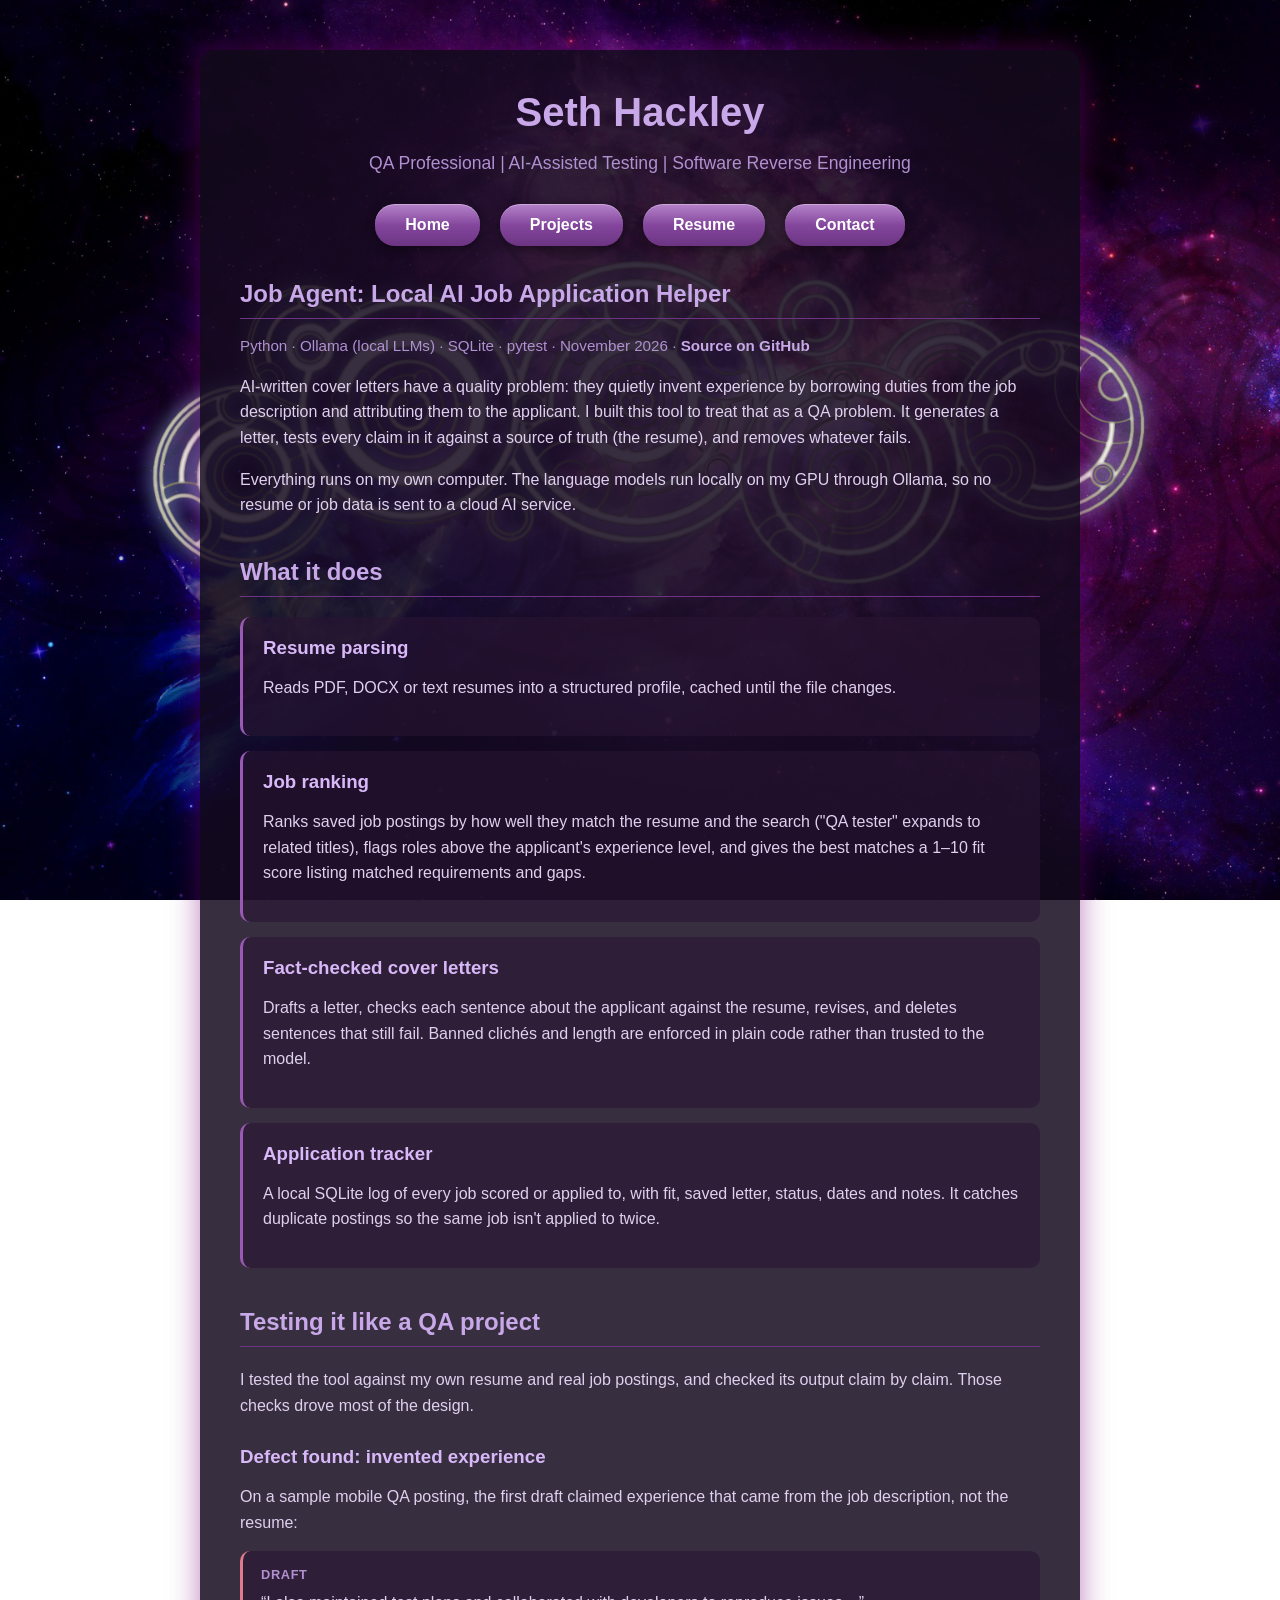
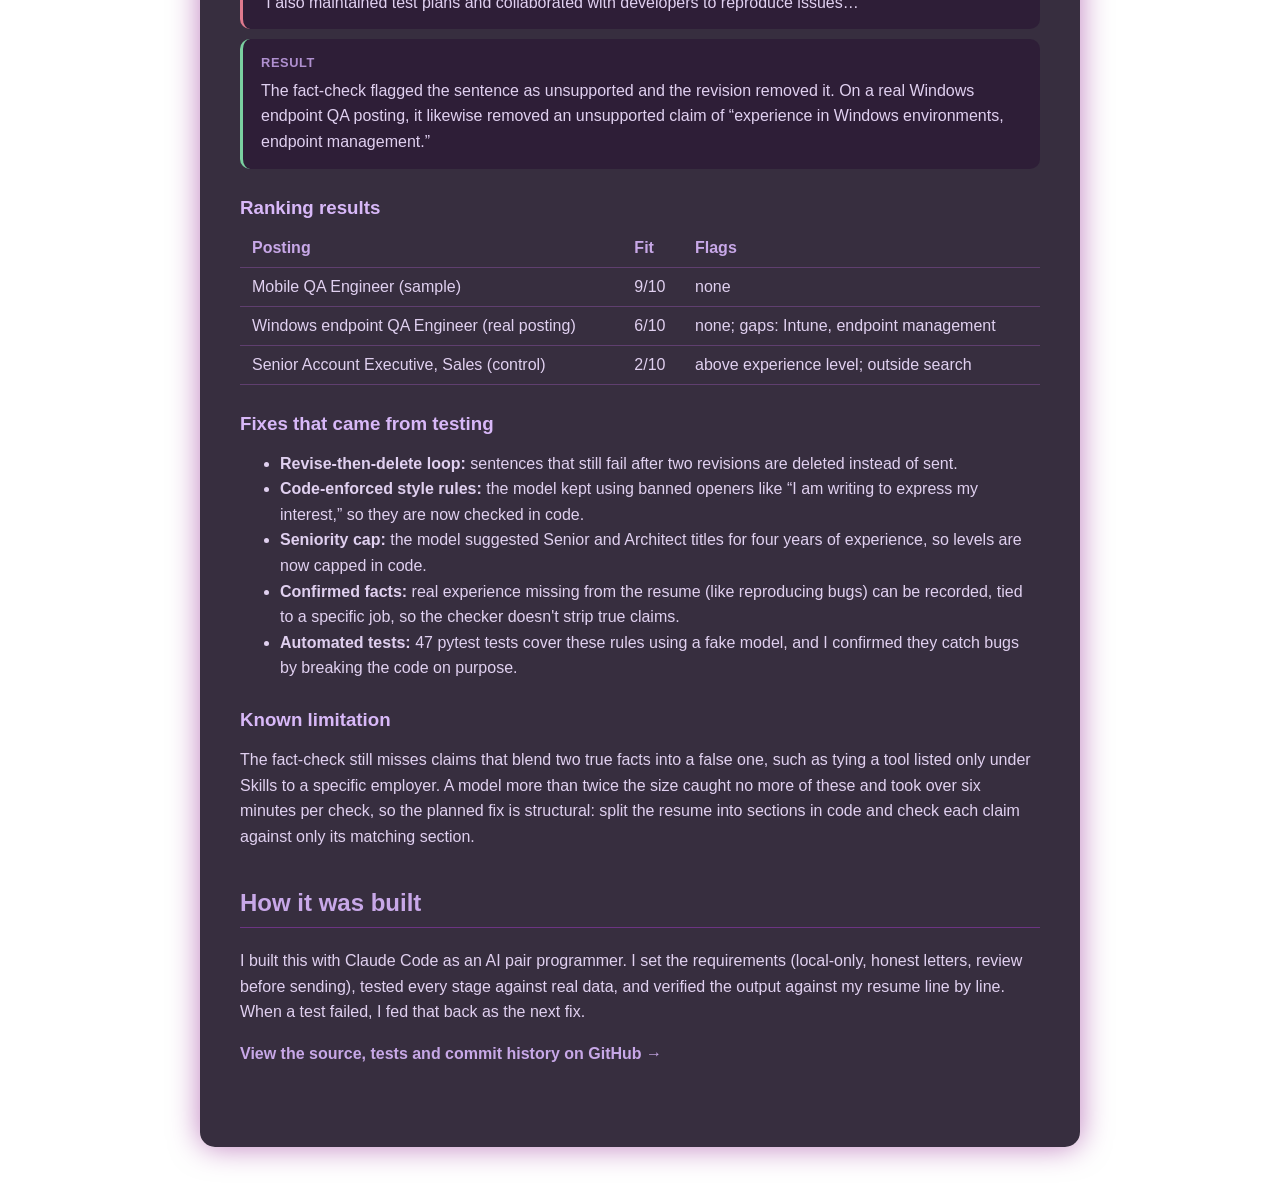
==== job-agent.html @ 536d5b55 "Add Job Agent project card and write-up page Co-Authored-By: Claude Opus 5.5 <noreply@anthropic.com>" ====
<!DOCTYPE html>
<html lang="en">
<head>
    <meta charset="utf-8">
    <meta name="viewport" content="width=device-width, initial-scale=1">
    <title>Seth Hackley - Job Agent Project</title>
    <link rel="stylesheet" href="css/style.css">
</head>
<body>
    <div class="content-panel">
        <h1>Seth Hackley</h1>
        <p class="tagline">QA Professional | AI-Assisted Testing | Software Reverse Engineering</p>
    <nav>
    <ul>
        <li><a href="index.html">Home</a></li>
        <li><a href="projects.html">Projects</a></li>
        <li><a href="resume.html">Resume</a></li>
        <li><a href="contact.html">Contact</a></li>
    </ul>
    </nav>

        <section id="job-agent">
            <h2>Job Agent: Local AI Job Application Helper</h2>
            <p class="project-meta">Python &middot; Ollama (local LLMs) &middot; SQLite &middot; pytest &middot; November 2026 &middot; <a class="card-link" href="https://github.com/sethhackley/job-agent">Source on GitHub</a></p>

            <p>AI-written cover letters have a quality problem: they quietly invent experience by borrowing duties from the job description and attributing them to the applicant. I built this tool to treat that as a QA problem. It generates a letter, tests every claim in it against a source of truth (the resume), and removes whatever fails.</p>
            <p>Everything runs on my own computer. The language models run locally on my GPU through Ollama, so no resume or job data is sent to a cloud AI service.</p>
        </section>

        <section>
            <h2>What it does</h2>
            <div class="project-card">
                <h3>Resume parsing</h3>
                <p>Reads PDF, DOCX or text resumes into a structured profile, cached until the file changes.</p>
            </div>
            <div class="project-card">
                <h3>Job ranking</h3>
                <p>Ranks saved job postings by how well they match the resume and the search ("QA tester" expands to related titles), flags roles above the applicant's experience level, and gives the best matches a 1&ndash;10 fit score listing matched requirements and gaps.</p>
            </div>
            <div class="project-card">
                <h3>Fact-checked cover letters</h3>
                <p>Drafts a letter, checks each sentence about the applicant against the resume, revises, and deletes sentences that still fail. Banned clich&eacute;s and length are enforced in plain code rather than trusted to the model.</p>
            </div>
            <div class="project-card">
                <h3>Application tracker</h3>
                <p>A local SQLite log of every job scored or applied to, with fit, saved letter, status, dates and notes. It catches duplicate postings so the same job isn't applied to twice.</p>
            </div>
        </section>

        <section>
            <h2>Testing it like a QA project</h2>
            <p>I tested the tool against my own resume and real job postings, and checked its output claim by claim. Those checks drove most of the design.</p>

            <h3 class="sub">Defect found: invented experience</h3>
            <p>On a sample mobile QA posting, the first draft claimed experience that came from the job description, not the resume:</p>
            <div class="example bad"><span class="label">Draft</span>&ldquo;I also maintained test plans and collaborated with developers to reproduce issues&hellip;&rdquo;</div>
            <div class="example good"><span class="label">Result</span>The fact-check flagged the sentence as unsupported and the revision removed it. On a real Windows endpoint QA posting, it likewise removed an unsupported claim of &ldquo;experience in Windows environments, endpoint management.&rdquo;</div>

            <h3 class="sub">Ranking results</h3>
            <div class="table-wrap">
            <table class="results">
                <thead><tr><th>Posting</th><th>Fit</th><th>Flags</th></tr></thead>
                <tbody>
                    <tr><td>Mobile QA Engineer (sample)</td><td>9/10</td><td>none</td></tr>
                    <tr><td>Windows endpoint QA Engineer (real posting)</td><td>6/10</td><td>none; gaps: Intune, endpoint management</td></tr>
                    <tr><td>Senior Account Executive, Sales (control)</td><td>2/10</td><td>above experience level; outside search</td></tr>
                </tbody>
            </table>
            </div>

            <h3 class="sub">Fixes that came from testing</h3>
            <ul class="findings">
                <li><strong>Revise-then-delete loop:</strong> sentences that still fail after two revisions are deleted instead of sent.</li>
                <li><strong>Code-enforced style rules:</strong> the model kept using banned openers like &ldquo;I am writing to express my interest,&rdquo; so they are now checked in code.</li>
                <li><strong>Seniority cap:</strong> the model suggested Senior and Architect titles for four years of experience, so levels are now capped in code.</li>
                <li><strong>Confirmed facts:</strong> real experience missing from the resume (like reproducing bugs) can be recorded, tied to a specific job, so the checker doesn't strip true claims.</li>
                <li><strong>Automated tests:</strong> 47 pytest tests cover these rules using a fake model, and I confirmed they catch bugs by breaking the code on purpose.</li>
            </ul>

            <h3 class="sub">Known limitation</h3>
            <p>The fact-check still misses claims that blend two true facts into a false one, such as tying a tool listed only under Skills to a specific employer. A model more than twice the size caught no more of these and took over six minutes per check, so the planned fix is structural: split the resume into sections in code and check each claim against only its matching section.</p>
        </section>

        <section>
            <h2>How it was built</h2>
            <p>I built this with Claude Code as an AI pair programmer. I set the requirements (local-only, honest letters, review before sending), tested every stage against real data, and verified the output against my resume line by line. When a test failed, I fed that back as the next fix.</p>
            <p><a class="card-link" href="https://github.com/sethhackley/job-agent">View the source, tests and commit history on GitHub &rarr;</a></p>
        </section>
    </div>
</body>
</html>
---- css/style.css ----
body {
    margin: 0;
    padding: 0;
    background-image: url('../images/background_purple.png');
    background-size: cover;
    background-position: center;
    background-attachment: fixed;
    font-family: 'Segoe UI', Arial, sans-serif;
    color: #ffffff;
}

.content-panel {
    max-width: 800px;
    margin: 50px auto;
    padding: 40px;
    background-color: rgba(20, 10, 30, 0.85);
    border-radius: 15px;
    box-shadow: 0 0 30px rgba(128, 0, 128, 0.5);
}

h1 {
    font-size: 2.5em;
    margin: 0;
    text-align: center;
    color: #c8a8e8;
}

.tagline {
    text-align: center;
    font-size: 1.1em;
    color: #b090d0;
    margin-bottom: 30px;
}

nav {
    text-align: center;
    margin-bottom: 30px;
    display: flex;
    justify-content: center;
    gap: 20px;
}

nav a {
    display: inline-block;
    padding: 12px 30px;
    background: linear-gradient(to bottom, #9b59b6, #6c3483);
    color: white;
    text-decoration: none;
    border-radius: 20px;
    box-shadow: 0 3px 10px rgba(0, 0, 0, 0.4), inset 0 1px 0 rgba(255, 255, 255, 0.3);
    font-weight: bold;
    transition: transform 0.1s, box-shadow 0.2s;
    position: relative;
    overflow: hidden;
}

nav a::before {
    content: '';
    position: absolute;
    top: 0;
    left: 0;
    right: 0;
    height: 50%;
    background: linear-gradient(to bottom, rgba(255, 255, 255, 0.25), transparent);
    border-radius: 20px 20px 0 0;
    pointer-events: none;
}

nav a:hover {
    background: linear-gradient(to bottom, #b370cc, #8e44ad);
    transform: translateY(-2px);
    box-shadow: 0 5px 15px rgba(128, 0, 128, 0.6), inset 0 1px 0 rgba(255, 255, 255, 0.4);
}

nav a:active {
    transform: translateY(0);
    box-shadow: 0 1px 5px rgba(0, 0, 0, 0.4), inset 0 1px 0 rgba(255, 255, 255, 0.2);
}

nav ul {
    list-style: none;
    padding: 0;
    margin: 0;
    display: flex;
    justify-content: center;
    gap: 20px;
}

nav li {
    list-style: none;
}

.bio h2 {
    color: #c8a8e8;
    border-bottom: 1px solid #6c3483;
    padding-bottom: 10px;
}

.bio p {
    line-height: 1.6;
    color: #e0d0f0;
}
section {
    margin-bottom: 40px;
    scroll-margin-top: 20px;
}

section h2 {
    color: #c8a8e8;
    border-bottom: 1px solid #6c3483;
    padding-bottom: 10px;
}

.project-card {
    background-color: rgba(40, 20, 50, 0.6);
    border-radius: 10px;
    padding: 20px;
    margin-bottom: 15px;
    border-left: 3px solid #9b59b6;
}

.project-card h3 {
    color: #d8b8f8;
    margin: 0 0 10px 0;
}

.resume-link, .contact-link {
    color: #c8a8e8;
    text-decoration: none;
}

.resume-link:hover, .contact-link:hover {
    color: #e0c8ff;
    text-decoration: underline;
}
/* Download button section */
.download-wrapper {
    text-align: center;
    margin: 2.5rem 0 3rem;
}

.download-btn {
    display: inline-block;
    padding: 0.9rem 2.2rem;
    background: linear-gradient(145deg, #b16ce0, #8e44ad);
    color: white;
    text-decoration: none;
    font-weight: 600;
    font-size: 1.1rem;
    border-radius: 10px;
    box-shadow: 
        0 4px 12px rgba(142, 68, 173, 0.4),
        inset 0 1px 0 rgba(255, 255, 255, 0.35);
    transition: all 0.25s ease;
    border: 1px solid rgba(255, 255, 255, 0.15);
}

.download-btn:hover {
    background: linear-gradient(145deg, #c07eeb, #9b59b6);
    transform: translateY(-3px);
    box-shadow: 
        0 8px 20px rgba(142, 68, 173, 0.5),
        inset 0 1px 0 rgba(255, 255, 255, 0.45);
}

.download-btn:active {
    transform: translateY(-1px);
}

.pdf-container {
    width: 100%;
    overflow: hidden;          /* tries to clip inner scrollbar */
    border-radius: 8px;
}

.pdf-container iframe {
    display: block;
    border: none;
    overflow: hidden;          /* another attempt to hide scrollbar */
}
/* Project write-up pages */
.card-link {
    color: #c8a8e8;
    text-decoration: none;
    font-weight: 600;
}

.card-link:hover {
    color: #e0c8ff;
    text-decoration: underline;
}

.project-meta {
    color: #b090d0;
    font-size: 0.95em;
    margin-top: -5px;
}

section p, .findings li {
    line-height: 1.6;
    color: #e0d0f0;
}

h3.sub {
    color: #d8b8f8;
    margin: 28px 0 10px;
}

.example {
    background-color: rgba(40, 20, 50, 0.6);
    border-radius: 10px;
    padding: 14px 18px;
    margin: 10px 0;
    line-height: 1.6;
    color: #e0d0f0;
}

.example.bad { border-left: 3px solid #e07a8e; }
.example.good { border-left: 3px solid #7ad0a0; }

.example .label {
    display: block;
    font-size: 0.8em;
    font-weight: 700;
    letter-spacing: 0.05em;
    text-transform: uppercase;
    color: #b090d0;
    margin-bottom: 4px;
}

.table-wrap {
    overflow-x: auto;
}

table.results {
    width: 100%;
    border-collapse: collapse;
    color: #e0d0f0;
}

table.results th, table.results td {
    text-align: left;
    padding: 10px 12px;
    border-bottom: 1px solid rgba(155, 89, 182, 0.4);
}

table.results th {
    color: #c8a8e8;
}

@media (max-width: 600px) {
    .content-panel { margin: 20px 12px; padding: 22px 18px; }
    nav ul { flex-wrap: wrap; gap: 10px; }
    nav a { padding: 10px 20px; }
}
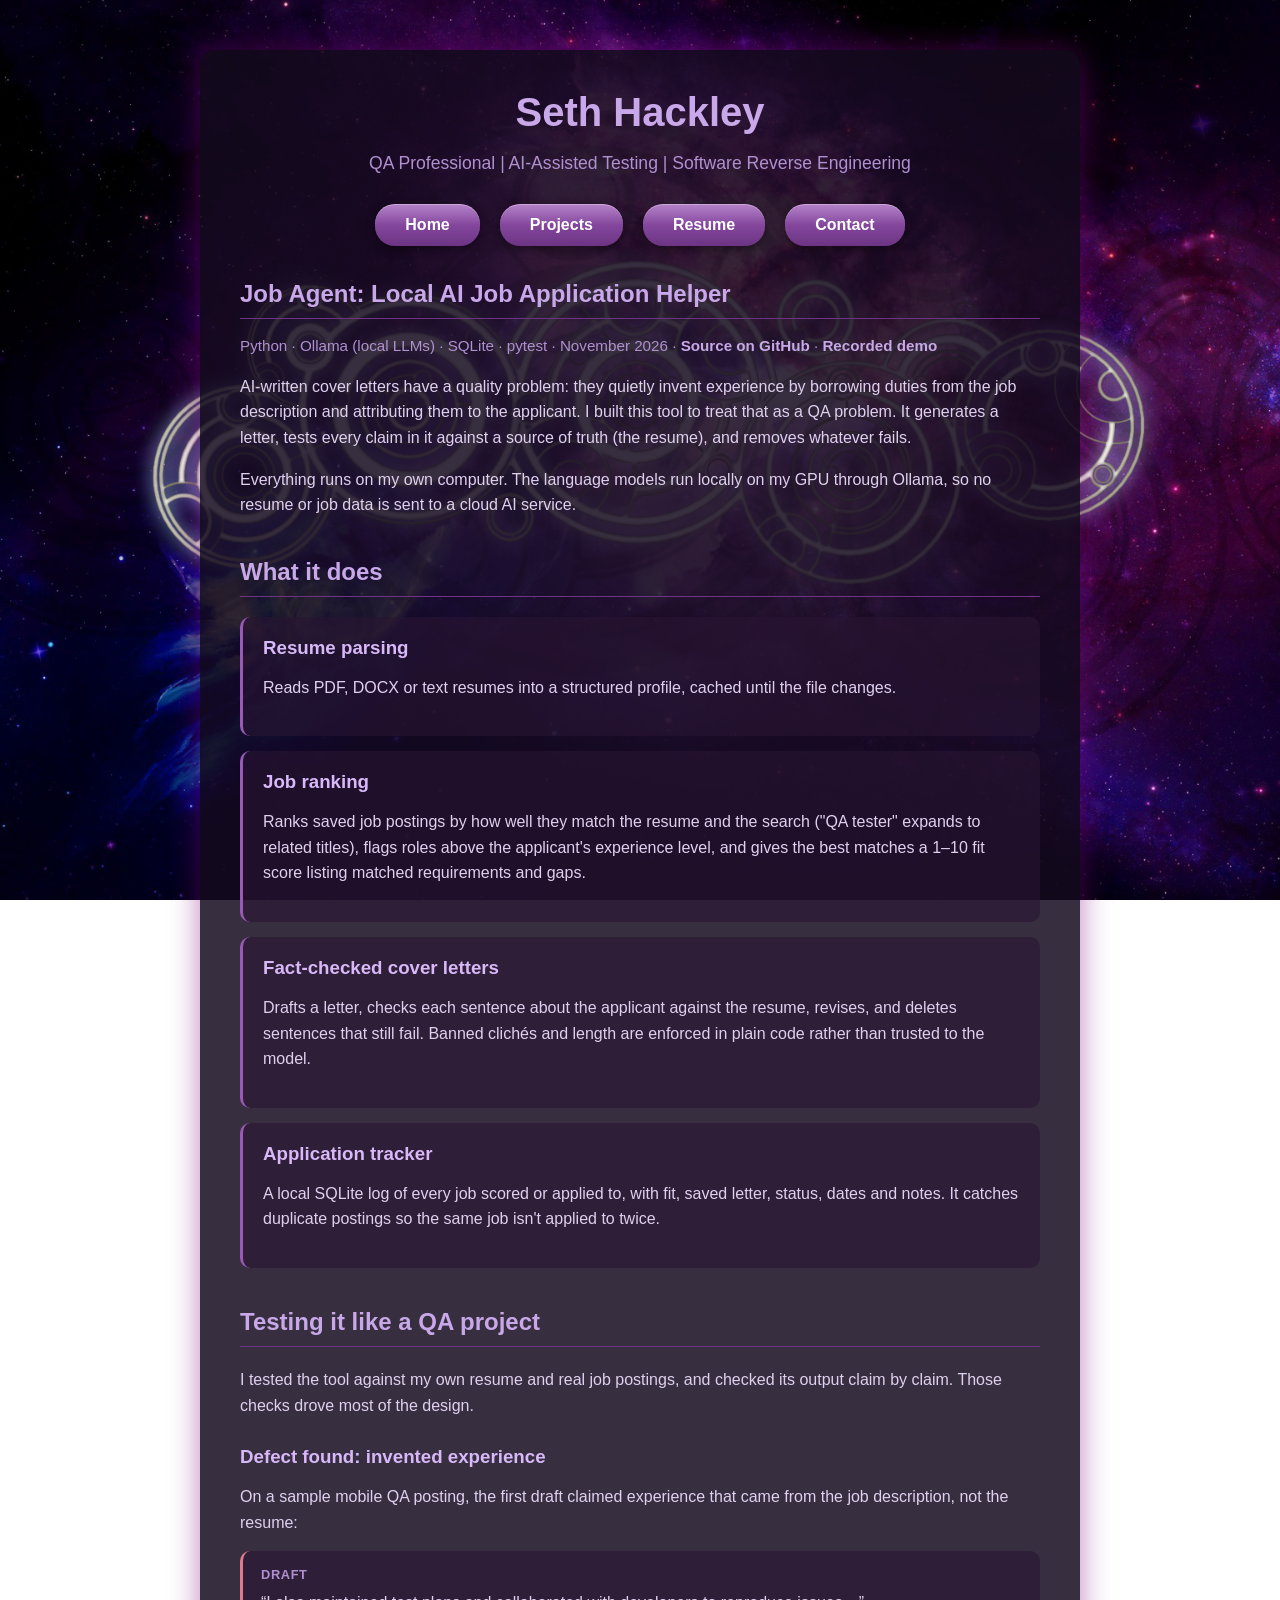
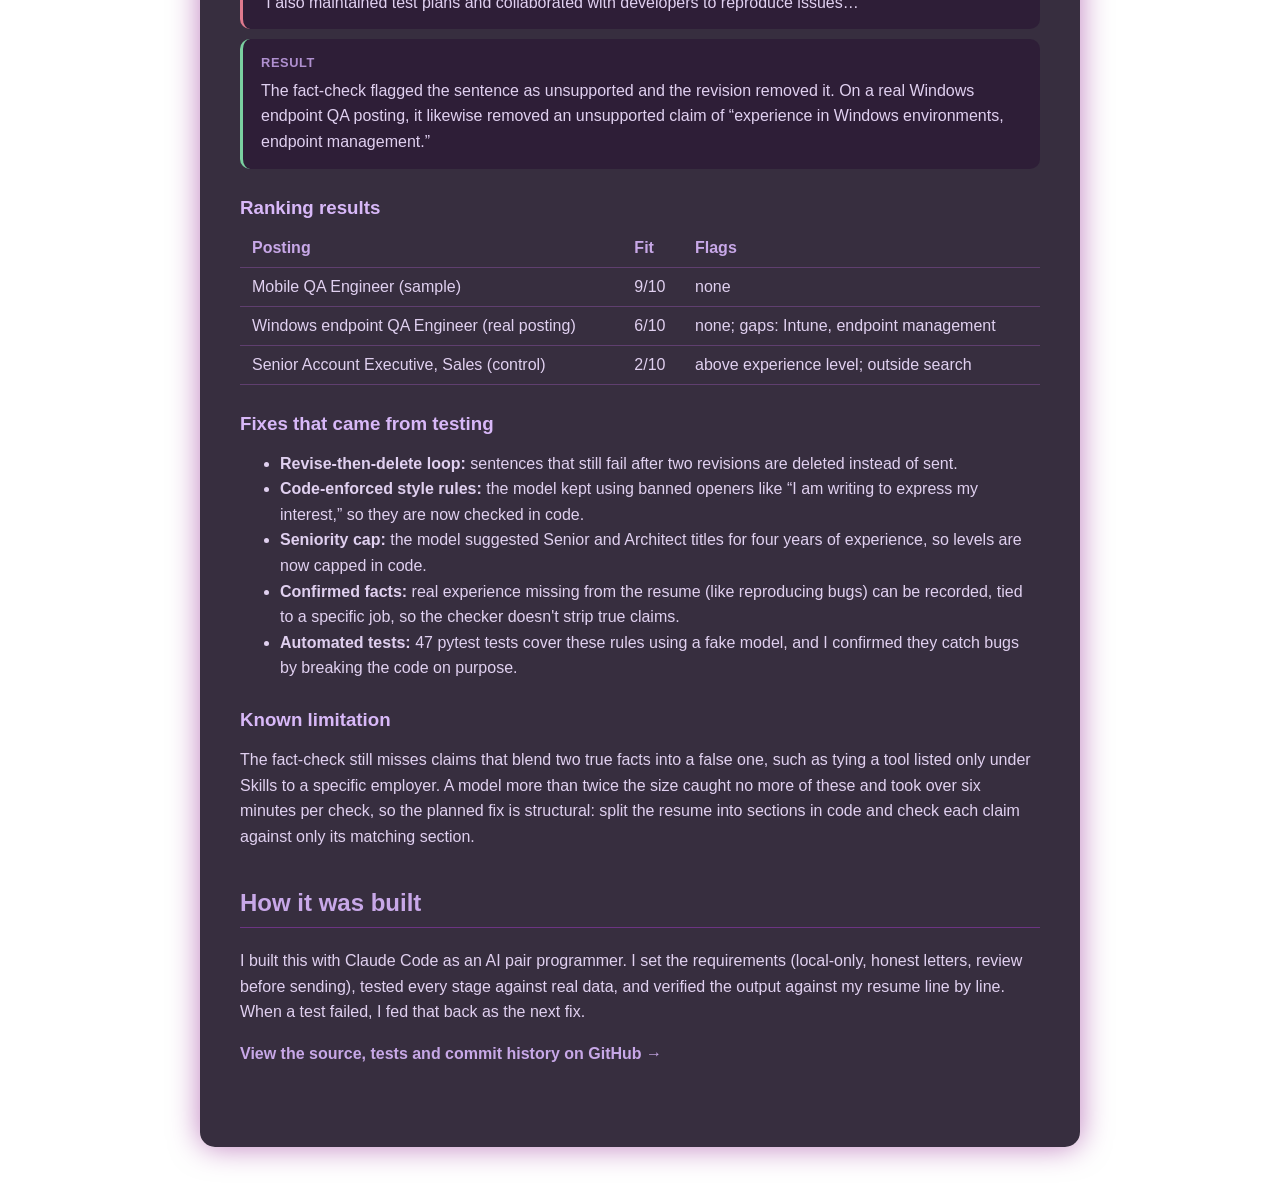
==== commit 0206319f: "Add recorded Job Agent demo page A real run step by step: fit score, first draft with fact-check res" ====
--- a/job-agent.html
+++ b/job-agent.html
@@ -21,7 +21,7 @@
 
         <section id="job-agent">
             <h2>Job Agent: Local AI Job Application Helper</h2>
-            <p class="project-meta">Python &middot; Ollama (local LLMs) &middot; SQLite &middot; pytest &middot; November 2026 &middot; <a class="card-link" href="https://github.com/sethhackley/job-agent">Source on GitHub</a></p>
+            <p class="project-meta">Python &middot; Ollama (local LLMs) &middot; SQLite &middot; pytest &middot; November 2026 &middot; <a class="card-link" href="https://github.com/sethhackley/job-agent">Source on GitHub</a> &middot; <a class="card-link" href="job-agent-demo.html">Recorded demo</a></p>
 
             <p>AI-written cover letters have a quality problem: they quietly invent experience by borrowing duties from the job description and attributing them to the applicant. I built this tool to treat that as a QA problem. It generates a letter, tests every claim in it against a source of truth (the resume), and removes whatever fails.</p>
             <p>Everything runs on my own computer. The language models run locally on my GPU through Ollama, so no resume or job data is sent to a cloud AI service.</p>
--- a/css/style.css
+++ b/css/style.css
@@ -253,3 +253,82 @@
     nav ul { flex-wrap: wrap; gap: 10px; }
     nav a { padding: 10px 20px; }
 }
+
+/* Recorded demo page */
+.letter-box {
+    background-color: rgba(250, 245, 255, 0.95);
+    color: #241530;
+    border-radius: 10px;
+    padding: 18px 22px;
+    white-space: pre-wrap;
+    line-height: 1.6;
+    font-size: 0.95em;
+    margin: 12px 0;
+}
+
+.letter-box.job {
+    background-color: rgba(40, 20, 50, 0.6);
+    color: #e0d0f0;
+    border-left: 3px solid #9b59b6;
+}
+
+mark {
+    border-radius: 3px;
+    padding: 0 2px;
+    color: inherit;
+}
+
+mark.hl-caught { background: #b9efcf; color: #0f3d22; }
+mark.hl-false  { background: #ffe3a3; color: #4a3200; }
+mark.hl-missed { background: #ffb8c4; color: #5a0c1d; }
+mark.hl-warn   { background: #e3d3f7; color: #331a52; outline: 1px dashed #8e44ad; }
+
+.legend {
+    display: flex;
+    flex-wrap: wrap;
+    gap: 8px 18px;
+    font-size: 0.9em;
+    color: #e0d0f0;
+}
+
+.step {
+    display: inline-block;
+    width: 1.6em;
+    height: 1.6em;
+    line-height: 1.6em;
+    text-align: center;
+    border-radius: 50%;
+    background: linear-gradient(to bottom, #9b59b6, #6c3483);
+    color: #fff;
+    font-size: 0.8em;
+    margin-right: 10px;
+    vertical-align: middle;
+}
+
+.timing {
+    font-size: 0.6em;
+    font-weight: normal;
+    color: #b090d0;
+    margin-left: 8px;
+}
+
+.note {
+    border-left: 3px solid #6c3483;
+    padding-left: 12px;
+}
+
+table.review td.st {
+    font-weight: 700;
+    text-align: center;
+    width: 1.5em;
+}
+
+.st-ok { color: #7ad0a0; }
+.st-miss { color: #ff8fa3; }
+.st-warn { color: #f5c66b; }
+
+code {
+    background: rgba(155, 89, 182, 0.25);
+    border-radius: 4px;
+    padding: 1px 5px;
+}
